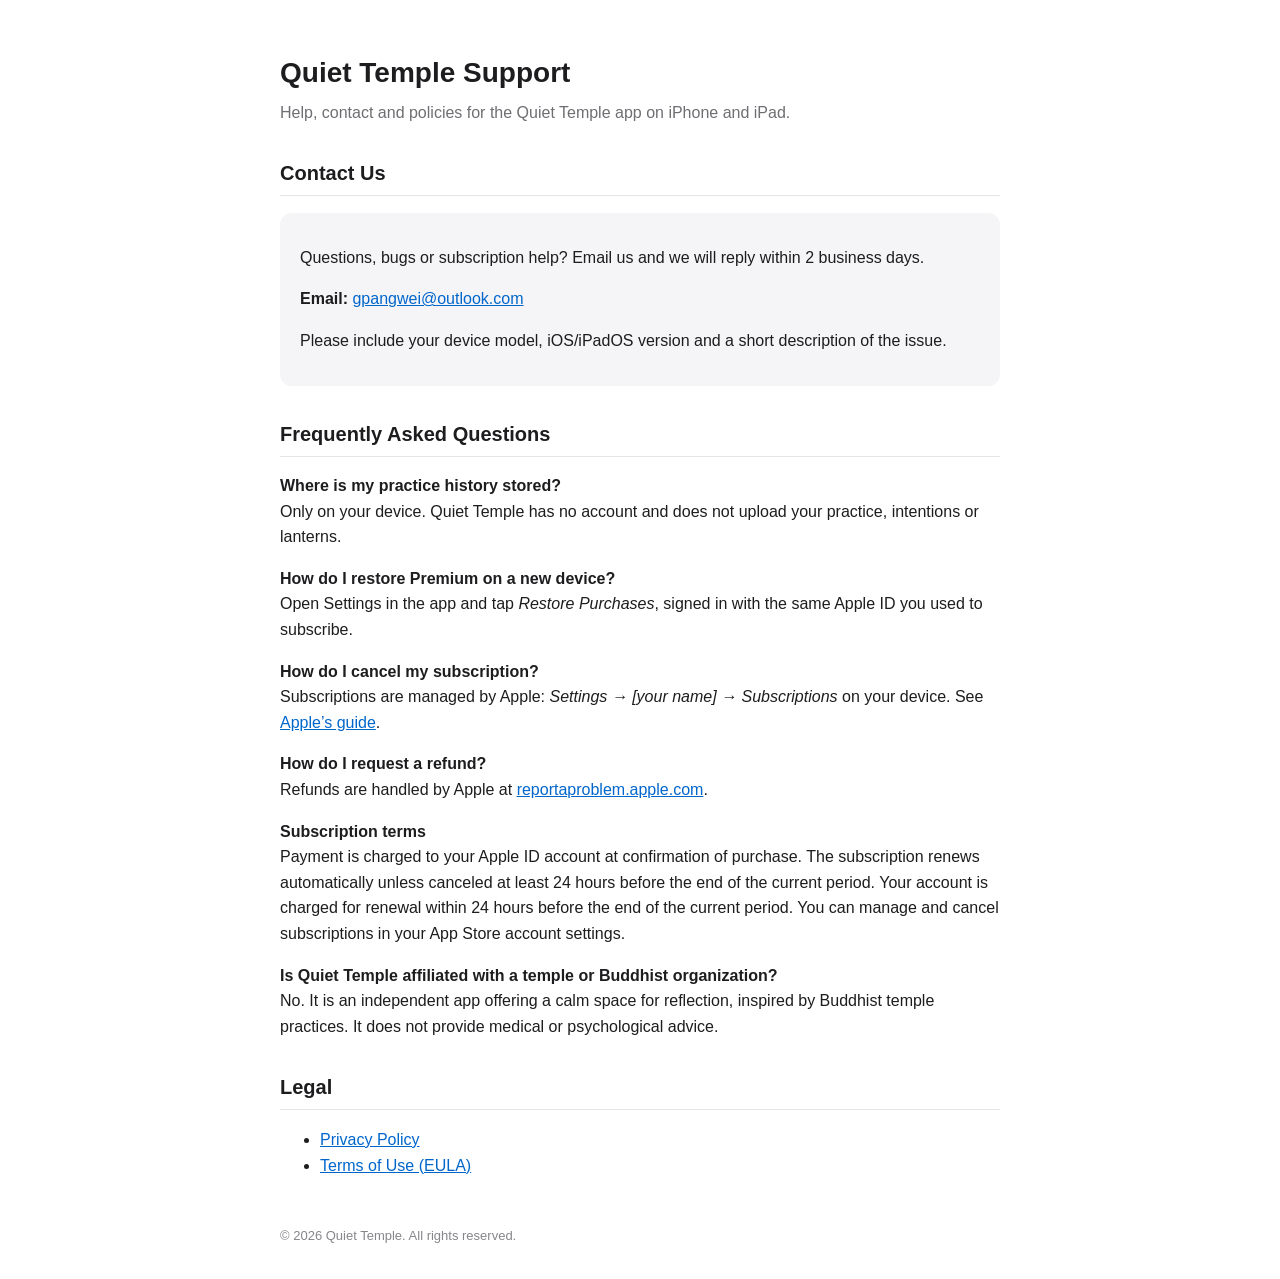
==== index.html @ 009c421f "Add files via upload" ====
<!DOCTYPE html>
<html lang="en"><head><meta charset="UTF-8"><meta name="viewport" content="width=device-width, initial-scale=1.0">
<title>Quiet Temple – Support</title><link rel="stylesheet" href="style.css"></head>
<body>
<h1>Quiet Temple Support</h1>
<p class="sub">Help, contact and policies for the Quiet Temple app on iPhone and iPad.</p>
<h2>Contact Us</h2>
<div class="box"><p>Questions, bugs or subscription help? Email us and we will reply within 2 business days.</p>
<p><strong>Email:</strong> <a href="mailto:gpangwei@outlook.com">gpangwei@outlook.com</a></p>
<p>Please include your device model, iOS/iPadOS version and a short description of the issue.</p></div>
<h2>Frequently Asked Questions</h2>
<p><strong>Where is my practice history stored?</strong><br>Only on your device. Quiet Temple has no account and does not upload your practice, intentions or lanterns.</p>
<p><strong>How do I restore Premium on a new device?</strong><br>Open Settings in the app and tap <em>Restore Purchases</em>, signed in with the same Apple ID you used to subscribe.</p>
<p><strong>How do I cancel my subscription?</strong><br>Subscriptions are managed by Apple: <em>Settings → [your name] → Subscriptions</em> on your device. See <a href="https://support.apple.com/en-us/118428">Apple’s guide</a>.</p>
<p><strong>How do I request a refund?</strong><br>Refunds are handled by Apple at <a href="https://reportaproblem.apple.com">reportaproblem.apple.com</a>.</p>
<p><strong>Subscription terms</strong><br>Payment is charged to your Apple ID account at confirmation of purchase. The subscription renews automatically unless canceled at least 24 hours before the end of the current period. Your account is charged for renewal within 24 hours before the end of the current period. You can manage and cancel subscriptions in your App Store account settings.</p>
<p><strong>Is Quiet Temple affiliated with a temple or Buddhist organization?</strong><br>No. It is an independent app offering a calm space for reflection, inspired by Buddhist temple practices. It does not provide medical or psychological advice.</p>
<h2>Legal</h2>
<ul><li><a href="privacy.html">Privacy Policy</a></li><li><a href="https://www.apple.com/legal/internet-services/itunes/dev/stdeula/">Terms of Use (EULA)</a></li></ul>
<footer>© 2026 Quiet Temple. All rights reserved.</footer>
</body></html>
---- style.css ----
body{font-family:-apple-system,BlinkMacSystemFont,"Helvetica Neue",Arial,sans-serif;max-width:720px;margin:0 auto;padding:32px 20px;color:#1d1d1f;line-height:1.6}
h1{font-size:28px;margin-bottom:4px}h2{font-size:20px;margin-top:32px;border-bottom:1px solid #e5e5e7;padding-bottom:6px}
.sub{color:#6e6e73;margin-top:0}a{color:#0066cc}.box{background:#f5f5f7;border-radius:12px;padding:16px 20px}footer{margin-top:48px;color:#86868b;font-size:13px}
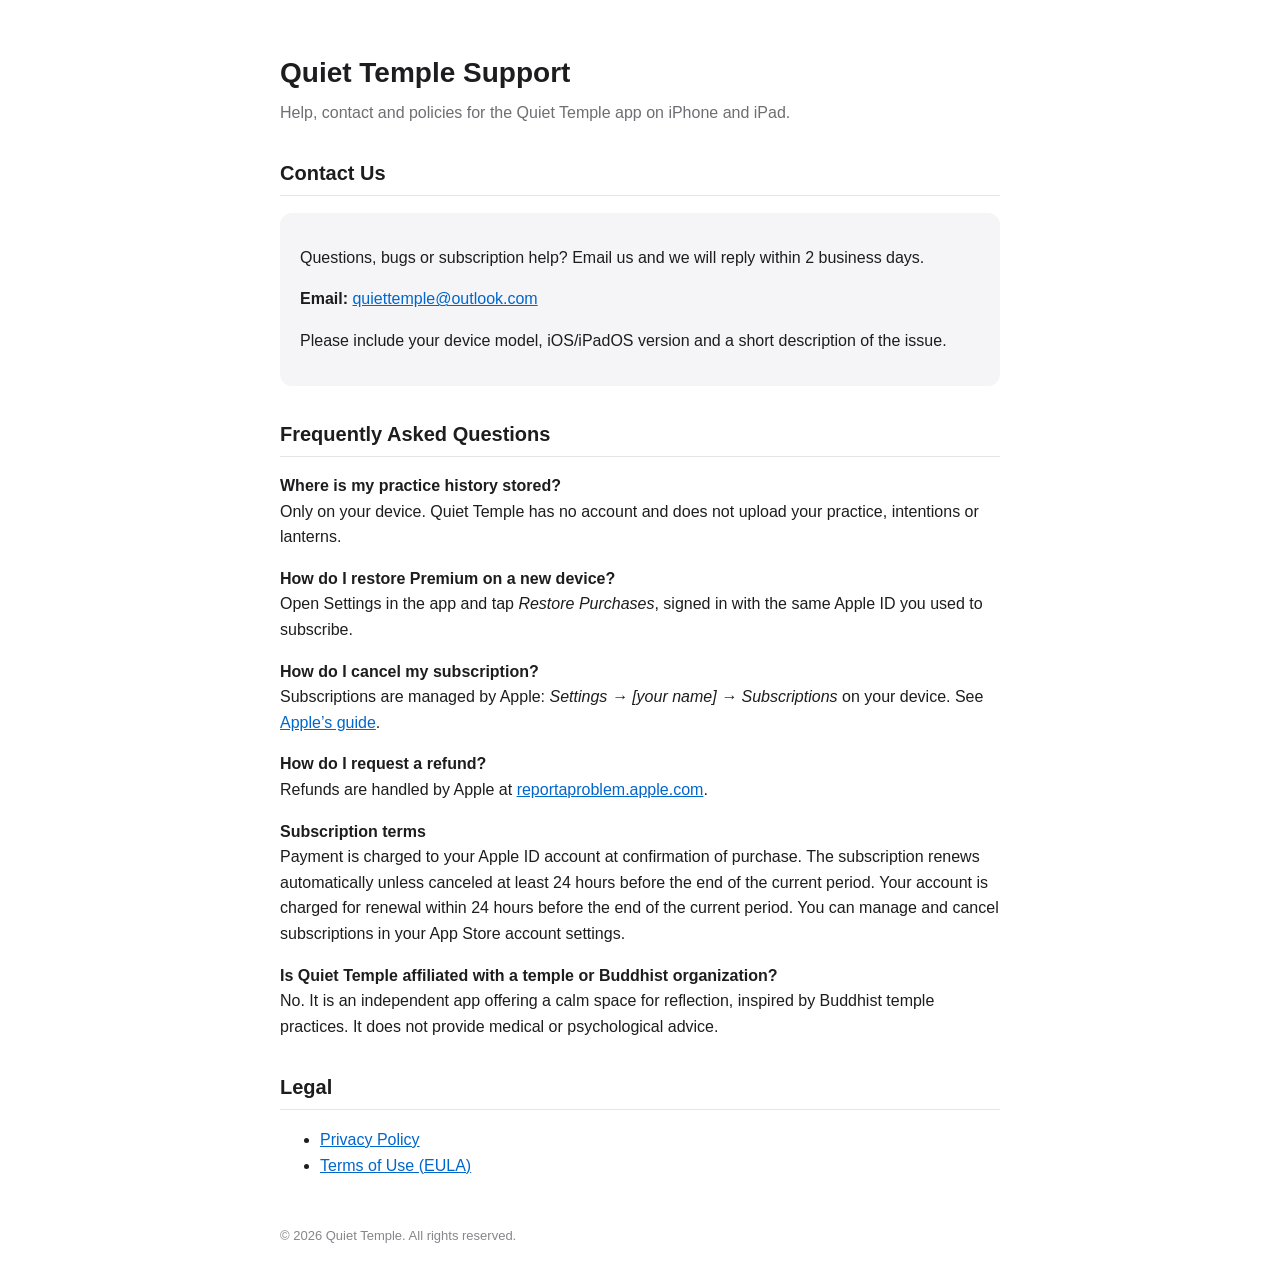
==== commit b41e8b41: "Add files via upload" ====
--- a/index.html
+++ b/index.html
@@ -6,7 +6,7 @@
 <p class="sub">Help, contact and policies for the Quiet Temple app on iPhone and iPad.</p>
 <h2>Contact Us</h2>
 <div class="box"><p>Questions, bugs or subscription help? Email us and we will reply within 2 business days.</p>
-<p><strong>Email:</strong> <a href="mailto:gpangwei@outlook.com">gpangwei@outlook.com</a></p>
+<p><strong>Email:</strong> <a href="mailto:quiettemple@outlook.com">quiettemple@outlook.com</a></p>
 <p>Please include your device model, iOS/iPadOS version and a short description of the issue.</p></div>
 <h2>Frequently Asked Questions</h2>
 <p><strong>Where is my practice history stored?</strong><br>Only on your device. Quiet Temple has no account and does not upload your practice, intentions or lanterns.</p>
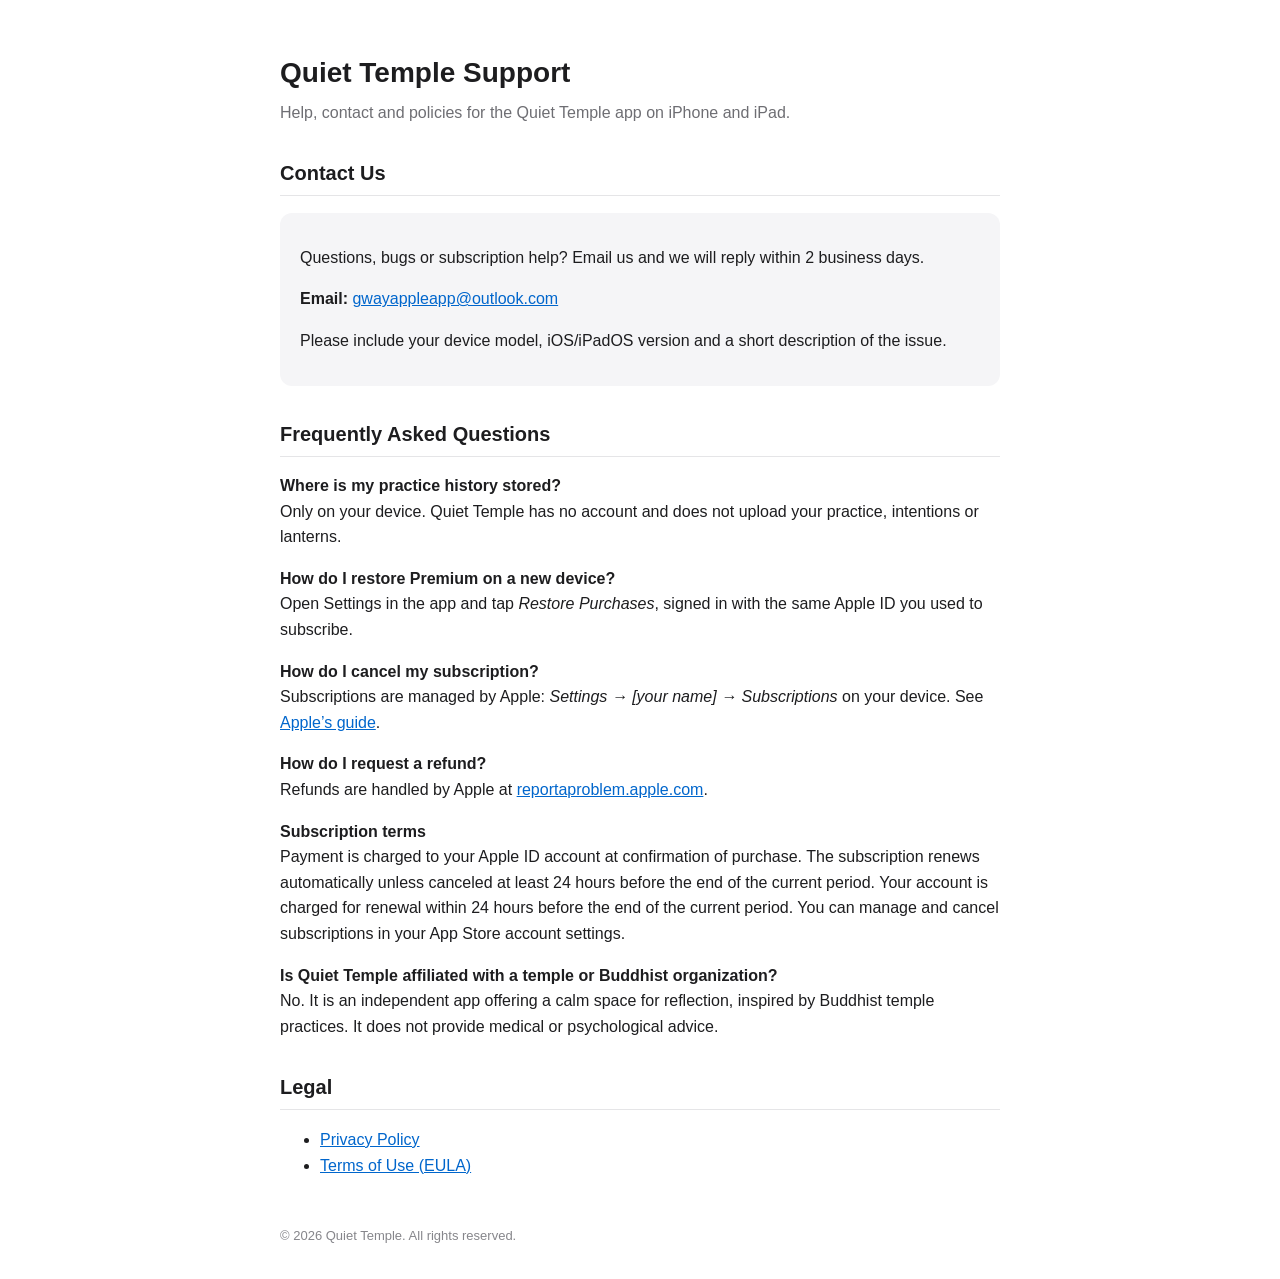
==== commit 20324464: "Add files via upload" ====
--- a/index.html
+++ b/index.html
@@ -6,7 +6,7 @@
 <p class="sub">Help, contact and policies for the Quiet Temple app on iPhone and iPad.</p>
 <h2>Contact Us</h2>
 <div class="box"><p>Questions, bugs or subscription help? Email us and we will reply within 2 business days.</p>
-<p><strong>Email:</strong> <a href="mailto:quiettemple@outlook.com">quiettemple@outlook.com</a></p>
+<p><strong>Email:</strong> <a href="mailto:gwayappleapp@outlook.com">gwayappleapp@outlook.com</a></p>
 <p>Please include your device model, iOS/iPadOS version and a short description of the issue.</p></div>
 <h2>Frequently Asked Questions</h2>
 <p><strong>Where is my practice history stored?</strong><br>Only on your device. Quiet Temple has no account and does not upload your practice, intentions or lanterns.</p>
